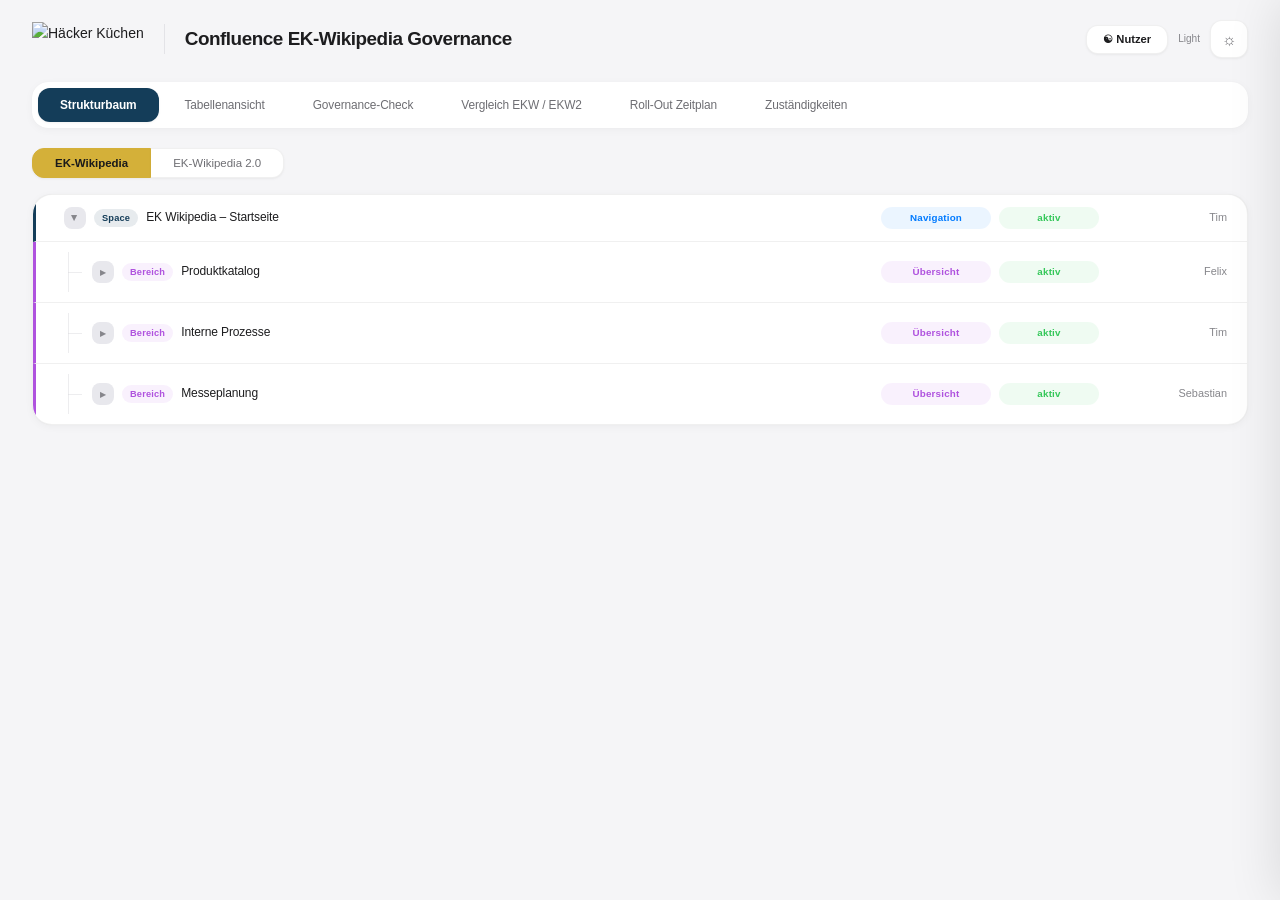
==== index.html @ bc1f7e86 "Initial commit: EKW Governance Tool" ====
<!DOCTYPE html>
<html lang="de" data-theme="light">
<head>
  <meta charset="UTF-8">
  <meta name="viewport" content="width=device-width, initial-scale=1.0">
  <title>Confluence EK-Wikipedia Governance</title>
  <link rel="stylesheet" href="css/styles.css">
</head>
<body>
  <div class="app-shell">
    <!-- Header -->
    <header class="app-header">
      <div class="header-left">
        <img src="https://www.haecker-kuechen.com/_assets/0461cac7cf841c14e085cd32e5c0799e/images/logo_black.svg" alt="Häcker Küchen" class="header-logo logo-light">
        <img src="https://www.haecker-kuechen.com/_assets/0461cac7cf841c14e085cd32e5c0799e/images/logo_white.svg" alt="Häcker Küchen" class="header-logo logo-dark">
        <div class="header-divider"></div>
        <div class="header-text">
          <h1 class="app-title">Confluence EK-Wikipedia Governance</h1>
        </div>
      </div>
      <div class="header-right">
        <button class="header-btn" id="userMgmtBtn" title="Nutzerverwaltung">&#9775; Nutzer</button>
        <span class="theme-label" id="themeLabel">Light</span>
        <button class="theme-toggle" id="themeToggle" title="Design wechseln">
          <span class="theme-icon-light">&#9788;</span>
          <span class="theme-icon-beige">&#9752;</span>
          <span class="theme-icon-dark">&#9790;</span>
        </button>
      </div>
    </header>

    <!-- Tab Navigation -->
    <nav class="tab-nav">
      <button class="tab-btn active" data-tab="tree">Strukturbaum</button>
      <button class="tab-btn" data-tab="table">Tabellenansicht</button>
      <button class="tab-btn" data-tab="governance">Governance-Check</button>
      <button class="tab-btn" data-tab="compare">Vergleich EKW / EKW2</button>
      <button class="tab-btn" data-tab="zeitplan">Roll-Out Zeitplan</button>
      <button class="tab-btn" data-tab="zustaendigkeiten">Zuständigkeiten</button>
    </nav>

    <!-- Space Switcher (Tab 1 & 2) -->
    <div class="space-switcher" id="spaceSwitcher">
      <button class="space-btn active" data-space="ekw">EK-Wikipedia</button>
      <button class="space-btn" data-space="ekw2">EK-Wikipedia 2.0</button>
    </div>

    <!-- Tab Content -->
    <main class="tab-content">
      <!-- Tab 1: Strukturbaum -->
      <section class="tab-panel active" id="panel-tree">
        <div class="tree-container" id="treeContainer"></div>
      </section>

      <!-- Tab 2: Tabellenansicht -->
      <section class="tab-panel" id="panel-table">
        <div class="table-toolbar">
          <div class="filter-group">
            <select id="filterBereich" class="filter-select">
              <option value="">Alle Bereiche</option>
            </select>
            <select id="filterType" class="filter-select">
              <option value="">Alle Seitentypen</option>
            </select>
            <select id="filterStatus" class="filter-select">
              <option value="">Alle Status</option>
            </select>
            <select id="filterMigration" class="filter-select">
              <option value="">Alle Migrationen</option>
            </select>
          </div>
          <div class="export-group">
            <button class="btn btn-secondary" id="exportCsvBtn">CSV</button>
            <button class="btn btn-secondary" id="exportPdfBtn">PDF</button>
          </div>
        </div>
        <div class="table-wrapper">
          <table class="data-table" id="dataTable">
            <thead>
              <tr>
                <th data-sort="title">Titel <span class="sort-icon"></span></th>
                <th data-sort="depth">Ebene <span class="sort-icon"></span></th>
                <th data-sort="pageType">Seitentyp <span class="sort-icon"></span></th>
                <th data-sort="status">Status <span class="sort-icon"></span></th>
                <th data-sort="owner">Owner <span class="sort-icon"></span></th>
                <th data-sort="lastUpdated">Aktualisiert <span class="sort-icon"></span></th>
                <th data-sort="versionCount">Versionen <span class="sort-icon"></span></th>
                <th data-sort="migration">Migration <span class="sort-icon"></span></th>
                <th>Betrachter</th>
                <th>Bearbeiter</th>
              </tr>
            </thead>
            <tbody id="tableBody"></tbody>
          </table>
        </div>
      </section>

      <!-- Tab 3: Governance-Check -->
      <section class="tab-panel" id="panel-governance">
        <div class="governance-header">
          <h2>Governance-Check</h2>
          <div class="governance-actions">
            <div class="governance-stats" id="govStats"></div>
            <button class="btn btn-secondary btn-small" id="exportGovCsvBtn">CSV</button>
            <button class="btn btn-secondary btn-small" id="exportGovPdfBtn">PDF</button>
          </div>
        </div>
        <div class="governance-results" id="govResults"></div>
      </section>

      <!-- Tab 4: Vergleich -->
      <section class="tab-panel" id="panel-compare">
        <div class="compare-toolbar">
          <div style="display:flex;align-items:center;gap:16px;">
            <div class="sub-tab-nav">
              <button class="sub-tab-btn active" data-compare-view="pages">Seiten</button>
              <button class="sub-tab-btn" data-compare-view="processes">Prozesse</button>
            </div>
            <div class="compare-legend" id="compareLegend">
              <span class="legend-item"><span class="legend-dot legend-both"></span> In beiden</span>
              <span class="legend-item"><span class="legend-dot legend-ekw"></span> Nur EKW</span>
              <span class="legend-item"><span class="legend-dot legend-ekw2"></span> Nur EKW2</span>
            </div>
            <label class="compare-diff-toggle" id="compareDiffToggle">
              <input type="checkbox" id="compareOnlyDiffs"> Nur Unterschiede
            </label>
          </div>
          <div class="export-group">
            <button class="btn btn-secondary" id="exportCompareBtn">CSV</button>
            <button class="btn btn-secondary" id="exportComparePdfBtn">PDF</button>
          </div>
        </div>
        <!-- Pages comparison (50/50 split) -->
        <div id="comparePageContainer" class="compare-container"></div>
        <!-- Process comparison -->
        <div id="compareProcessContainer" class="process-compare-container" style="display:none;"></div>
      </section>

      <!-- Tab 6: Zuständigkeiten -->
      <section class="tab-panel" id="panel-zustaendigkeiten">
        <div class="zustaendigkeiten-toolbar">
          <div style="display:flex;align-items:center;gap:16px;">
            <div class="sub-tab-nav">
              <button class="sub-tab-btn active" data-zust-view="person">Nach Person</button>
              <button class="sub-tab-btn" data-zust-view="page">Nach Seite</button>
              <button class="sub-tab-btn" data-zust-view="distribution">Verteilung</button>
            </div>
            <select id="zustFilterSpace" class="filter-select">
              <option value="">Alle Spaces</option>
              <option value="ekw">EK-Wikipedia</option>
              <option value="ekw2">EK-Wikipedia 2.0</option>
            </select>
            <select id="zustFilterBereich" class="filter-select">
              <option value="">Alle Bereiche</option>
            </select>
            <input type="text" id="zustFilterPerson" class="filter-input" placeholder="Person suchen...">
          </div>
          <div class="export-group">
            <button class="btn btn-secondary btn-small" id="exportZustCsvBtn">CSV</button>
            <button class="btn btn-secondary btn-small" id="exportZustPdfBtn">PDF</button>
          </div>
        </div>
        <div id="zustaendigkeitenContainer"></div>
      </section>

      <!-- Tab 5: Roll-Out Zeitplan -->
      <section class="tab-panel" id="panel-zeitplan">
        <div class="zeitplan-toolbar">
          <div class="zeitplan-filters">
            <select id="zeitplanFilterSpace" class="filter-select">
              <option value="">Alle Spaces</option>
              <option value="ekw">EK-Wikipedia</option>
              <option value="ekw2">EK-Wikipedia 2.0</option>
            </select>
            <select id="zeitplanFilterBereich" class="filter-select">
              <option value="">Alle Bereiche</option>
            </select>
            <select id="zeitplanFilterStatus" class="filter-select">
              <option value="">Alle Status</option>
            </select>
            <div class="zeitplan-quarter-btns" id="zeitplanQuarterBtns"></div>
            <div class="zeitplan-range-selector">
              <label class="zeitplan-range-label">Von</label>
              <select id="zeitplanRangeFromMonth" class="filter-select filter-select-sm"></select>
              <select id="zeitplanRangeFromYear" class="filter-select filter-select-sm"></select>
              <label class="zeitplan-range-label">Bis</label>
              <select id="zeitplanRangeToMonth" class="filter-select filter-select-sm"></select>
              <select id="zeitplanRangeToYear" class="filter-select filter-select-sm"></select>
            </div>
          </div>
          <div style="display:flex;align-items:center;gap:10px;">
            <div class="zeitplan-view-toggle">
              <button class="zeitplan-view-btn active" data-zview="timeline">Zeitleiste</button>
              <button class="zeitplan-view-btn" data-zview="list">Liste</button>
              <button class="zeitplan-view-btn" data-zview="checkliste">Checkliste</button>
            </div>
            <button class="btn btn-primary btn-small" id="addRolloutBtn">+ Rollout</button>
            <div class="export-group">
              <button class="btn btn-secondary btn-small" id="exportZeitplanCsvBtn">CSV</button>
              <button class="btn btn-secondary btn-small" id="exportZeitplanPdfBtn">PDF</button>
            </div>
          </div>
        </div>
        <div id="zeitplanContainer"></div>
      </section>
    </main>

    <!-- Side Panel -->
    <div class="side-panel-overlay" id="sidePanelOverlay"></div>
    <aside class="side-panel" id="sidePanel">
      <div class="side-panel-header">
        <h3 id="sidePanelTitle">Seitendetails</h3>
        <button class="side-panel-close" id="sidePanelClose">&times;</button>
      </div>
      <div class="side-panel-body" id="sidePanelBody"></div>
    </aside>

    <!-- Add Page Modal -->
    <div class="modal-overlay" id="addPageOverlay">
      <div class="modal">
        <div class="modal-header">
          <h3 id="addPageModalTitle">Neue Seite hinzufügen</h3>
          <button class="modal-close" id="addPageModalClose">&times;</button>
        </div>
        <div class="modal-body">
          <div class="panel-field">
            <div class="panel-field-label">Titel *</div>
            <input class="panel-input" id="newPageTitle" type="text" placeholder="Seitenname">
          </div>
          <div class="panel-field">
            <div class="panel-field-label">Seitentyp</div>
            <select class="panel-select" id="newPageType"></select>
          </div>
          <div class="panel-field">
            <div class="panel-field-label">Status</div>
            <select class="panel-select" id="newPageStatus"></select>
          </div>
          <div class="panel-field">
            <div class="panel-field-label">Owner</div>
            <select class="panel-select" id="newPageOwner"></select>
          </div>
          <div class="panel-field">
            <div class="panel-field-label">Migration</div>
            <select class="panel-select" id="newPageMigration"></select>
          </div>
        </div>
        <div class="modal-footer">
          <button class="btn btn-secondary" id="addPageCancel">Abbrechen</button>
          <button class="btn btn-primary" id="addPageSave">Erstellen</button>
        </div>
      </div>
    </div>

    <!-- Delete Confirmation Modal -->
    <div class="modal-overlay" id="deletePageOverlay">
      <div class="modal modal-small">
        <div class="modal-header">
          <h3>Seite löschen</h3>
        </div>
        <div class="modal-body">
          <p id="deletePageMessage">Möchten Sie diese Seite wirklich löschen?</p>
        </div>
        <div class="modal-footer">
          <button class="btn btn-secondary" id="deletePageCancel">Abbrechen</button>
          <button class="btn btn-danger" id="deletePageConfirm">Löschen</button>
        </div>
      </div>
    </div>

    <!-- User Management Modal -->
    <div class="modal-overlay" id="userMgmtOverlay">
      <div class="modal modal-wide">
        <div class="modal-header">
          <h3>Nutzerverwaltung</h3>
          <button class="modal-close" id="userMgmtClose">&times;</button>
        </div>
        <div class="modal-body">
          <div class="user-mgmt-list" id="userMgmtList"></div>
          <div class="user-mgmt-add">
            <input class="panel-input" id="newUserName" type="text" placeholder="Name">
            <select class="panel-select" id="newUserTeam" style="min-width:120px"></select>
            <button class="btn btn-primary btn-small" id="addUserBtn">+ Nutzer</button>
          </div>
        </div>
        <div class="modal-footer">
          <button class="btn btn-secondary" id="userMgmtDone">Fertig</button>
        </div>
      </div>
    </div>

    <!-- Add Rollout Modal -->
    <div class="modal-overlay" id="addRolloutOverlay">
      <div class="modal">
        <div class="modal-header">
          <h3 id="rolloutModalTitle">Rollout-Eintrag erstellen</h3>
          <button class="modal-close" id="rolloutModalClose">&times;</button>
        </div>
        <div class="modal-body">
          <div class="panel-field">
            <div class="panel-field-label">Seite *</div>
            <select class="panel-select" id="rolloutPage"></select>
          </div>
          <div class="panel-field">
            <div class="panel-field-label">Ziel-Space</div>
            <select class="panel-select" id="rolloutSpace">
              <option value="ekw">EK-Wikipedia</option>
              <option value="ekw2">EK-Wikipedia 2.0</option>
            </select>
          </div>
          <div class="panel-field">
            <div class="panel-field-label">Startdatum</div>
            <input class="panel-input" id="rolloutStart" type="date">
          </div>
          <div class="panel-field">
            <div class="panel-field-label">Enddatum</div>
            <input class="panel-input" id="rolloutEnd" type="date">
          </div>
          <div class="panel-field">
            <div class="panel-field-label">Status</div>
            <select class="panel-select" id="rolloutStatus"></select>
          </div>
          <div class="panel-field">
            <div class="panel-field-label">Verantwortlich</div>
            <select class="panel-select" id="rolloutResponsible"></select>
          </div>
          <div class="panel-field">
            <div class="panel-field-label">Feedback-Datum</div>
            <input class="panel-input" id="rolloutFeedbackDate" type="date">
          </div>
          <div class="panel-field">
            <div class="panel-field-label">Feedback-Notizen</div>
            <textarea class="panel-textarea" id="rolloutFeedbackNotes" placeholder="Feedback-Beschreibung"></textarea>
          </div>
        </div>
        <div class="modal-footer">
          <button class="btn btn-secondary" id="rolloutCancel">Abbrechen</button>
          <button class="btn btn-primary" id="rolloutSave">Erstellen</button>
        </div>
      </div>
    </div>
  </div>

  <script src="js/data.js"></script>
  <script src="js/governance.js"></script>
  <script src="js/render.js"></script>
  <script src="js/app.js"></script>
</body>
</html>
---- css/styles.css ----
/* ==========================================================================
   EKW Governance Tool – Apple Keynote Style Design System
   Light, Beige & Dark Theme
   ========================================================================== */

/* ---------- CSS Custom Properties – Light (Default) ---------- */
:root {
  --bg-primary: #ffffff;
  --bg-secondary: #f5f5f7;
  --bg-tertiary: #e8e8ed;
  --bg-elevated: #ffffff;
  --bg-hover: rgba(0, 0, 0, 0.03);
  --bg-active: rgba(212, 176, 57, 0.08);
  --bg-card: #ffffff;
  --bg-card-hover: #fafafa;

  --text-primary: #1d1d1f;
  --text-secondary: #6e6e73;
  --text-tertiary: #86868b;
  --text-inverse: #ffffff;

  --border-color: #d2d2d7;
  --border-light: #ebebf0;
  --border-card: rgba(0, 0, 0, 0.06);

  --accent: #d4b039;
  --accent-hover: #c5a230;
  --accent-light: rgba(212, 176, 57, 0.10);
  --accent-secondary: #143D59;

  --red: #ff3b30;
  --red-bg: rgba(255, 59, 48, 0.08);
  --yellow: #ff9500;
  --yellow-bg: rgba(255, 149, 0, 0.08);
  --green: #34c759;
  --green-bg: rgba(52, 199, 89, 0.08);
  --blue: #007aff;
  --blue-bg: rgba(0, 122, 255, 0.08);
  --purple: #af52de;
  --purple-bg: rgba(175, 82, 222, 0.08);
  --orange: #ff9500;
  --orange-bg: rgba(255, 149, 0, 0.08);

  --shadow-sm: 0 1px 3px rgba(0, 0, 0, 0.04), 0 1px 2px rgba(0, 0, 0, 0.02);
  --shadow-md: 0 4px 16px rgba(0, 0, 0, 0.06), 0 2px 6px rgba(0, 0, 0, 0.03);
  --shadow-lg: 0 12px 40px rgba(0, 0, 0, 0.08), 0 4px 12px rgba(0, 0, 0, 0.04);
  --shadow-card: 0 2px 8px rgba(0, 0, 0, 0.04), 0 0 1px rgba(0, 0, 0, 0.06);
  --shadow-card-hover: 0 8px 24px rgba(0, 0, 0, 0.08), 0 2px 8px rgba(0, 0, 0, 0.04);
  --shadow-panel: 0 0 50px rgba(0, 0, 0, 0.12);

  --radius-sm: 8px;
  --radius-md: 12px;
  --radius-lg: 16px;
  --radius-xl: 20px;
  --radius-pill: 100px;

  --font-sans: -apple-system, BlinkMacSystemFont, "SF Pro Display", "Segoe UI",
    Roboto, Helvetica, Arial, sans-serif;
  --font-mono: "SF Mono", SFMono-Regular, ui-monospace, Menlo, monospace;

  --transition: 200ms ease;
  --transition-bounce: 300ms cubic-bezier(0.34, 1.56, 0.64, 1);
  --side-panel-width: 440px;
}

/* ---------- Beige Theme ---------- */
[data-theme="beige"] {
  --bg-primary: #FAF6EE;
  --bg-secondary: #F0EADC;
  --bg-tertiary: #E5DCC8;
  --bg-elevated: #FBF8F1;
  --bg-hover: rgba(0, 0, 0, 0.04);
  --bg-active: rgba(212, 176, 57, 0.12);
  --bg-card: #FAF6EE;
  --bg-card-hover: #F5EFE3;

  --text-primary: #1A1A1A;
  --text-secondary: #4A4A4A;
  --text-tertiary: #7A7A7A;
  --text-inverse: #ffffff;

  --border-color: #C8B89A;
  --border-light: #DDD2B8;
  --border-card: rgba(0, 0, 0, 0.08);

  --accent: #d4b039;
  --accent-hover: #c5a230;
  --accent-light: rgba(212, 176, 57, 0.15);
  --accent-secondary: #143D59;

  --shadow-sm: 0 1px 3px rgba(0, 0, 0, 0.06);
  --shadow-md: 0 4px 16px rgba(0, 0, 0, 0.08);
  --shadow-lg: 0 12px 40px rgba(0, 0, 0, 0.12);
  --shadow-card: 0 2px 8px rgba(0, 0, 0, 0.06);
  --shadow-card-hover: 0 8px 24px rgba(0, 0, 0, 0.1);
  --shadow-panel: 0 0 50px rgba(0, 0, 0, 0.15);
}

[data-theme="beige"] .badge {
  border: 1px solid rgba(0, 0, 0, 0.12);
}

[data-theme="beige"] .btn-secondary {
  border: 1px solid rgba(0, 0, 0, 0.15);
  color: #1A1A1A;
}

[data-theme="beige"] .tab-btn.active {
  border-bottom-color: #1A1A1A;
  color: #1A1A1A;
}

[data-theme="beige"] .space-btn.active {
  background: #1A1A1A;
  border-color: #1A1A1A;
}

/* ---------- Dark Theme ---------- */
[data-theme="dark"] {
  --bg-primary: #1c1c1e;
  --bg-secondary: #2c2c2e;
  --bg-tertiary: #3a3a3c;
  --bg-elevated: #2c2c2e;
  --bg-hover: rgba(255, 255, 255, 0.05);
  --bg-active: rgba(212, 176, 57, 0.15);
  --bg-card: #2c2c2e;
  --bg-card-hover: #333335;

  --text-primary: #f5f5f7;
  --text-secondary: #a1a1a6;
  --text-tertiary: #8e8e93;
  --text-inverse: #1d1d1f;

  --border-color: #3a3a3c;
  --border-light: #48484a;
  --border-card: rgba(255, 255, 255, 0.06);

  --red-bg: rgba(255, 59, 48, 0.15);
  --yellow-bg: rgba(255, 149, 0, 0.15);
  --green-bg: rgba(52, 199, 89, 0.15);
  --blue-bg: rgba(0, 122, 255, 0.15);
  --purple-bg: rgba(175, 82, 222, 0.15);
  --orange-bg: rgba(255, 149, 0, 0.15);

  --shadow-sm: 0 1px 3px rgba(0, 0, 0, 0.3);
  --shadow-md: 0 4px 16px rgba(0, 0, 0, 0.35);
  --shadow-lg: 0 12px 40px rgba(0, 0, 0, 0.4);
  --shadow-card: 0 2px 8px rgba(0, 0, 0, 0.3), 0 0 1px rgba(255, 255, 255, 0.05);
  --shadow-card-hover: 0 8px 24px rgba(0, 0, 0, 0.4);
  --shadow-panel: 0 0 50px rgba(0, 0, 0, 0.6);
}

/* ---------- Reset & Base ---------- */
*, *::before, *::after {
  margin: 0;
  padding: 0;
  box-sizing: border-box;
}

html {
  font-size: 14px;
  -webkit-font-smoothing: antialiased;
  -moz-osx-font-smoothing: grayscale;
}

body {
  font-family: var(--font-sans);
  background: var(--bg-secondary);
  color: var(--text-primary);
  line-height: 1.6;
  min-width: 1280px;
  transition: background var(--transition), color var(--transition);
}

/* ---------- App Shell ---------- */
.app-shell {
  max-width: 1600px;
  margin: 0 auto;
  padding: 0 32px 48px;
}

/* ---------- Header ---------- */
.app-header {
  display: flex;
  align-items: center;
  justify-content: space-between;
  padding: 20px 0;
  border-bottom: none;
  margin-bottom: 4px;
}

.header-left {
  display: flex;
  align-items: center;
  gap: 20px;
}

.header-logo {
  height: 34px;
  width: auto;
}

.header-divider {
  width: 1px;
  height: 30px;
  background: var(--border-color);
  opacity: 0.5;
}

.header-text {
  display: flex;
  align-items: baseline;
  gap: 12px;
}

.app-title {
  font-size: 1.35rem;
  font-weight: 700;
  letter-spacing: -0.025em;
  color: var(--text-primary);
}

.app-subtitle {
  font-size: 0.82rem;
  color: var(--text-tertiary);
  font-weight: 400;
  letter-spacing: -0.01em;
}

.header-right {
  display: flex;
  align-items: center;
  gap: 10px;
}

.theme-toggle {
  position: relative;
  width: 38px;
  height: 38px;
  border-radius: var(--radius-md);
  border: 1px solid var(--border-card);
  background: var(--bg-card);
  cursor: pointer;
  display: flex;
  align-items: center;
  justify-content: center;
  font-size: 1.15rem;
  color: var(--text-secondary);
  transition: all var(--transition);
  box-shadow: var(--shadow-sm);
}

.theme-toggle:hover {
  background: var(--bg-card-hover);
  border-color: var(--accent);
  color: var(--accent);
  box-shadow: var(--shadow-md);
  transform: translateY(-1px);
}

.theme-label {
  font-size: 0.72rem;
  color: var(--text-tertiary);
  font-weight: 500;
}

/* Theme icon visibility */
.theme-icon-light,
.theme-icon-beige,
.theme-icon-dark { display: none; }

[data-theme="light"] .theme-icon-light { display: inline; }
[data-theme="beige"] .theme-icon-beige { display: inline; }
[data-theme="dark"] .theme-icon-dark { display: inline; }

/* Logo visibility */
.logo-light { display: block; }
.logo-dark { display: none; }
[data-theme="dark"] .logo-light { display: none; }
[data-theme="dark"] .logo-dark { display: block; }

/* ---------- Tab Navigation ---------- */
.tab-nav {
  display: flex;
  gap: 4px;
  padding: 12px 0 0;
  border-bottom: none;
  background: var(--bg-card);
  border-radius: var(--radius-lg);
  box-shadow: var(--shadow-card);
  padding: 6px;
  margin-bottom: 20px;
}

.tab-btn {
  padding: 10px 22px;
  font-size: 0.85rem;
  font-weight: 500;
  color: var(--text-secondary);
  background: none;
  border: none;
  border-bottom: none;
  cursor: pointer;
  transition: all var(--transition);
  border-radius: var(--radius-md);
  letter-spacing: -0.01em;
}

.tab-btn:hover {
  color: var(--text-primary);
  background: var(--bg-hover);
}

.tab-btn.active {
  color: var(--text-inverse);
  background: var(--accent-secondary);
  font-weight: 600;
  box-shadow: var(--shadow-sm);
  border-bottom-color: transparent;
}

/* ---------- Space Switcher ---------- */
.space-switcher {
  display: flex;
  gap: 0;
  padding: 0 0 16px;
}

.space-switcher.hidden { display: none; }

.space-btn {
  padding: 8px 22px;
  font-size: 0.82rem;
  font-weight: 500;
  color: var(--text-secondary);
  background: var(--bg-card);
  border: 1px solid var(--border-card);
  cursor: pointer;
  transition: all var(--transition);
  box-shadow: var(--shadow-sm);
}

.space-btn:first-child { border-radius: var(--radius-md) 0 0 var(--radius-md); }
.space-btn:last-child { border-radius: 0 var(--radius-md) var(--radius-md) 0; border-left: none; }

.space-btn.active {
  background: var(--accent);
  color: #1A1A1A;
  border-color: var(--accent);
  font-weight: 600;
}

.space-btn:hover:not(.active) {
  background: var(--bg-card-hover);
  transform: translateY(-1px);
}

/* ---------- Tab Panels ---------- */
.tab-panel { display: none; padding: 0; }
.tab-panel.active { display: block; }

/* ---------- Sub-tabs (Compare: Seiten/Prozesse) ---------- */
.sub-tab-nav {
  display: flex;
  gap: 0;
  margin-bottom: 0;
}

.sub-tab-btn {
  padding: 7px 18px;
  font-size: 0.82rem;
  font-weight: 500;
  color: var(--text-secondary);
  background: var(--bg-card);
  border: 1px solid var(--border-card);
  cursor: pointer;
  transition: all var(--transition);
  box-shadow: var(--shadow-sm);
}

.sub-tab-btn:first-child { border-radius: var(--radius-md) 0 0 var(--radius-md); }
.sub-tab-btn:last-child { border-radius: 0 var(--radius-md) var(--radius-md) 0; border-left: none; }

.sub-tab-btn.active {
  background: var(--accent-secondary);
  color: #fff;
  border-color: var(--accent-secondary);
  font-weight: 600;
}

/* ---------- Tree View ---------- */
.tree-container {
  background: var(--bg-card);
  border-radius: var(--radius-xl);
  border: 1px solid var(--border-card);
  overflow: hidden;
  box-shadow: var(--shadow-card);
}

.tree-item {
  display: flex;
  align-items: center;
  padding: 10px 20px;
  border-bottom: 1px solid var(--border-card);
  cursor: pointer;
  transition: all var(--transition);
  gap: 8px;
}

.tree-item:last-child { border-bottom: none; }
.tree-item:hover { background: var(--bg-hover); }

/* Depth-based left border accent */
.tree-item[data-depth="0"] { border-left: 3px solid var(--accent-secondary); }
.tree-item[data-depth="1"] { border-left: 3px solid var(--purple); }
.tree-item[data-depth="2"] { border-left: 3px solid var(--green); }
.tree-item[data-depth="3"],
.tree-item[data-depth="4"],
.tree-item[data-depth="5"],
.tree-item[data-depth="6"],
.tree-item[data-depth="7"] { border-left: 3px solid var(--orange); }

.tree-children {
  /* visual grouping */
}

.tree-indent {
  display: flex;
  flex-shrink: 0;
  position: relative;
}

.tree-line-seg {
  width: 28px;
  height: 40px;
  position: relative;
  display: inline-block;
}

.tree-line-seg::before {
  content: "";
  position: absolute;
  left: 12px;
  top: 0;
  bottom: 0;
  width: 1px;
  background: var(--border-color);
  opacity: 0.4;
}

.tree-line-seg:last-child::after {
  content: "";
  position: absolute;
  left: 12px;
  top: 50%;
  width: 14px;
  height: 1px;
  background: var(--border-color);
  opacity: 0.4;
}

.tree-toggle {
  width: 22px;
  height: 22px;
  display: flex;
  align-items: center;
  justify-content: center;
  font-size: 0.6rem;
  color: var(--text-tertiary);
  cursor: pointer;
  border: none;
  background: var(--bg-tertiary);
  border-radius: var(--radius-sm);
  transition: all var(--transition);
  flex-shrink: 0;
}

.tree-toggle:hover {
  background: var(--accent-light);
  color: var(--accent);
}
.tree-toggle.expanded { transform: rotate(90deg); }
.tree-toggle.no-children { visibility: hidden; }

.tree-title {
  flex: 1;
  font-size: 0.86rem;
  font-weight: 500;
  color: var(--text-primary);
  white-space: nowrap;
  overflow: hidden;
  text-overflow: ellipsis;
  min-width: 0;
  letter-spacing: -0.01em;
}

/* Action buttons (visible on hover) */
.tree-actions {
  display: flex;
  gap: 4px;
  opacity: 0;
  transition: opacity var(--transition);
  flex-shrink: 0;
}

.tree-item:hover .tree-actions { opacity: 1; }

.tree-action-btn {
  width: 26px;
  height: 26px;
  border-radius: var(--radius-sm);
  border: 1px solid var(--border-card);
  background: var(--bg-card);
  color: var(--text-secondary);
  font-size: 0.85rem;
  cursor: pointer;
  display: flex;
  align-items: center;
  justify-content: center;
  transition: all var(--transition);
  flex-shrink: 0;
  box-shadow: var(--shadow-sm);
}

.tree-add-btn:hover {
  background: var(--green-bg);
  border-color: var(--green);
  color: var(--green);
}

.tree-delete-btn:hover {
  background: var(--red-bg);
  border-color: var(--red);
  color: var(--red);
}

/* Fixed-width meta for perfect alignment */
.tree-meta {
  display: grid;
  grid-template-columns: 110px 100px 120px;
  align-items: center;
  gap: 8px;
  flex-shrink: 0;
}

.tree-owner {
  font-size: 0.78rem;
  color: var(--text-tertiary);
  text-align: right;
  white-space: nowrap;
  overflow: hidden;
  text-overflow: ellipsis;
}

/* ---------- Workflow Tile ---------- */
.workflow-tile {
  margin: 0 0 2px 0;
  background: var(--bg-elevated);
  border: 1px solid var(--border-card);
  border-left: 3px solid var(--accent);
  padding: 18px 24px;
  border-bottom: 1px solid var(--border-card);
}

.workflow-tile-collapsed { padding: 10px 24px; }
.workflow-tile-collapsed .workflow-tile-header { margin-bottom: 0; }

.workflow-tile-toggle {
  background: none;
  border: none;
  cursor: pointer;
  font-size: 0.65rem;
  color: var(--text-tertiary);
  padding: 4px 8px;
  transition: all var(--transition);
  flex-shrink: 0;
  border-radius: var(--radius-sm);
}
.workflow-tile-toggle.expanded { transform: rotate(90deg); }
.workflow-tile-toggle:hover {
  color: var(--accent);
  background: var(--accent-light);
}

.workflow-tile-header {
  display: flex;
  align-items: center;
  justify-content: space-between;
  margin-bottom: 16px;
}

.workflow-tile-title {
  font-size: 0.9rem;
  font-weight: 600;
  color: var(--accent-secondary);
  display: flex;
  align-items: center;
  gap: 10px;
  letter-spacing: -0.01em;
}

.workflow-tile-count {
  font-size: 0.72rem;
  font-weight: 600;
  color: var(--text-tertiary);
  background: var(--bg-tertiary);
  padding: 2px 10px;
  border-radius: var(--radius-pill);
}

.workflow-process {
  background: var(--bg-card);
  border: 1px solid var(--border-card);
  border-radius: var(--radius-md);
  padding: 16px;
  margin-bottom: 12px;
  box-shadow: var(--shadow-sm);
  transition: box-shadow var(--transition);
}

.workflow-process:last-child { margin-bottom: 0; }
.workflow-process:hover { box-shadow: var(--shadow-md); }

.workflow-process-header {
  display: flex;
  align-items: center;
  gap: 8px;
  margin-bottom: 12px;
}

.workflow-process-name {
  flex: 1;
  padding: 4px 8px;
  font-size: 0.88rem;
  font-weight: 600;
  border: 1px solid transparent;
  border-radius: var(--radius-sm);
  background: transparent;
  color: var(--text-primary);
  font-family: var(--font-sans);
  transition: all var(--transition);
}

.workflow-process-name:hover {
  border-color: var(--border-color);
  background: var(--bg-secondary);
}

.workflow-process-name:focus {
  outline: none;
  border-color: var(--accent);
  background: var(--bg-primary);
}

.workflow-steps-container {
  display: flex;
  align-items: flex-start;
  gap: 0;
  overflow-x: auto;
  padding: 8px 0;
}

.workflow-step-box {
  min-width: 140px;
  max-width: 180px;
  background: var(--bg-secondary);
  border: 1px solid var(--border-card);
  border-radius: var(--radius-md);
  padding: 12px 14px;
  flex-shrink: 0;
  position: relative;
  transition: all var(--transition);
}

.workflow-step-box:hover {
  box-shadow: var(--shadow-sm);
  border-color: var(--border-color);
}

.workflow-step-number {
  font-size: 0.62rem;
  font-weight: 700;
  color: var(--accent);
  text-transform: uppercase;
  letter-spacing: 0.08em;
  margin-bottom: 4px;
}

.workflow-step-title {
  width: 100%;
  padding: 2px 4px;
  font-size: 0.8rem;
  font-weight: 600;
  border: 1px solid transparent;
  border-radius: 4px;
  background: transparent;
  color: var(--text-primary);
  font-family: var(--font-sans);
  transition: all var(--transition);
}

.workflow-step-title:hover { border-color: var(--border-color); background: var(--bg-primary); }
.workflow-step-title:focus { outline: none; border-color: var(--accent); background: var(--bg-primary); }

.workflow-step-desc {
  width: 100%;
  padding: 2px 4px;
  font-size: 0.72rem;
  border: 1px solid transparent;
  border-radius: 4px;
  background: transparent;
  color: var(--text-tertiary);
  font-family: var(--font-sans);
  resize: none;
  min-height: 32px;
  transition: all var(--transition);
}

.workflow-step-desc:hover { border-color: var(--border-color); background: var(--bg-primary); }
.workflow-step-desc:focus { outline: none; border-color: var(--accent); background: var(--bg-primary); }

.workflow-step-delete {
  position: absolute;
  top: 4px;
  right: 4px;
  width: 20px;
  height: 20px;
  border-radius: 50%;
  border: none;
  background: none;
  color: var(--text-tertiary);
  font-size: 0.8rem;
  cursor: pointer;
  display: flex;
  align-items: center;
  justify-content: center;
  opacity: 0;
  transition: all var(--transition);
}

.workflow-step-box:hover .workflow-step-delete { opacity: 1; }
.workflow-step-delete:hover { background: var(--red-bg); color: var(--red); }

.workflow-arrow {
  display: flex;
  align-items: center;
  padding: 0 8px;
  color: var(--accent);
  font-size: 1.2rem;
  flex-shrink: 0;
  margin-top: 14px;
  opacity: 0.6;
}

.workflow-mehrwert {
  min-width: 140px;
  max-width: 180px;
  background: var(--accent-light);
  border: 2px solid var(--accent);
  border-radius: var(--radius-md);
  padding: 12px 14px;
  flex-shrink: 0;
}

.workflow-mehrwert-label {
  font-size: 0.62rem;
  font-weight: 700;
  color: var(--accent);
  text-transform: uppercase;
  letter-spacing: 0.08em;
  margin-bottom: 4px;
}

.workflow-mehrwert-input {
  width: 100%;
  padding: 2px 4px;
  font-size: 0.78rem;
  border: 1px solid transparent;
  border-radius: 4px;
  background: transparent;
  color: var(--text-primary);
  font-family: var(--font-sans);
  resize: none;
  min-height: 32px;
  transition: all var(--transition);
}

.workflow-mehrwert-input:hover { border-color: var(--accent); background: var(--bg-primary); }
.workflow-mehrwert-input:focus { outline: none; border-color: var(--accent); background: var(--bg-primary); }

.workflow-add-step {
  min-width: 38px;
  height: 38px;
  border-radius: 50%;
  border: 2px dashed var(--border-color);
  background: none;
  color: var(--text-tertiary);
  font-size: 1.1rem;
  cursor: pointer;
  display: flex;
  align-items: center;
  justify-content: center;
  flex-shrink: 0;
  margin-top: 14px;
  transition: all var(--transition);
}

.workflow-add-step:hover {
  border-color: var(--accent);
  color: var(--accent);
  background: var(--accent-light);
  transform: scale(1.05);
}

/* ---------- Badges ---------- */
.badge {
  display: inline-flex;
  align-items: center;
  justify-content: center;
  padding: 3px 12px;
  border-radius: var(--radius-pill);
  font-size: 0.7rem;
  font-weight: 600;
  letter-spacing: 0.02em;
  white-space: nowrap;
}

.badge-sm {
  padding: 2px 8px;
  font-size: 0.66rem;
}

/* Type badges */
.badge-navigation { background: var(--blue-bg); color: var(--blue); }
.badge-uebersicht { background: var(--purple-bg); color: var(--purple); }
.badge-arbeit { background: var(--green-bg); color: var(--green); }
.badge-erklaerung { background: var(--orange-bg); color: var(--orange); }
.badge-none { background: var(--bg-tertiary); color: var(--text-tertiary); }

/* Status badges */
.badge-aktiv { background: var(--green-bg); color: var(--green); }
.badge-vorbereitet { background: var(--blue-bg); color: var(--blue); }
.badge-informativ { background: var(--blue-bg); color: var(--blue); }
.badge-veraltet { background: var(--red-bg); color: var(--red); }
.badge-redundant { background: var(--yellow-bg); color: var(--yellow); }
.badge-archivwuerdig { background: var(--orange-bg); color: var(--orange); }

/* Hierarchy badges */
.badge-hierarchy-space { background: rgba(20, 61, 89, 0.1); color: var(--accent-secondary); }
.badge-hierarchy-bereich { background: var(--purple-bg); color: var(--purple); }
.badge-hierarchy-seite { background: var(--green-bg); color: var(--green); }
.badge-hierarchy-unterseite { background: var(--orange-bg); color: var(--orange); }

/* Process status badges */
.badge-entwurf { background: var(--yellow-bg); color: var(--yellow); }
.badge-pruefung { background: var(--blue-bg); color: var(--blue); }
.badge-freigegeben { background: var(--green-bg); color: var(--green); }

/* Rollout status badges */
.badge-geplant { background: var(--blue-bg); color: var(--blue); }
.badge-in-arbeit { background: var(--yellow-bg); color: var(--yellow); }
.badge-abgeschlossen { background: var(--green-bg); color: var(--green); }
.badge-verschoben { background: var(--red-bg); color: var(--red); }

/* ---------- Data Table ---------- */
.table-toolbar {
  display: flex;
  align-items: center;
  justify-content: space-between;
  padding: 0 0 16px;
  gap: 12px;
}

.filter-group {
  display: flex;
  gap: 8px;
  flex-wrap: wrap;
}

.export-group {
  display: flex;
  gap: 6px;
  flex-shrink: 0;
}

.filter-select {
  padding: 8px 14px;
  font-size: 0.82rem;
  border: 1px solid var(--border-card);
  border-radius: var(--radius-md);
  background: var(--bg-card);
  color: var(--text-primary);
  cursor: pointer;
  transition: all var(--transition);
  font-family: var(--font-sans);
  box-shadow: var(--shadow-sm);
  -webkit-appearance: none;
  appearance: none;
  background-image: url("data:image/svg+xml,%3Csvg xmlns='http://www.w3.org/2000/svg' width='12' height='12' viewBox='0 0 12 12'%3E%3Cpath fill='%2386868b' d='M3 5l3 3 3-3'/%3E%3C/svg%3E");
  background-repeat: no-repeat;
  background-position: right 10px center;
  padding-right: 28px;
}

.filter-select:hover {
  border-color: var(--accent);
  box-shadow: var(--shadow-md);
}

.filter-select:focus {
  outline: none;
  border-color: var(--accent);
  box-shadow: 0 0 0 3px var(--accent-light);
}

.table-wrapper {
  background: var(--bg-card);
  border-radius: var(--radius-xl);
  border: 1px solid var(--border-card);
  overflow-x: auto;
  box-shadow: var(--shadow-card);
}

.data-table {
  width: 100%;
  border-collapse: collapse;
  font-size: 0.82rem;
}

.data-table th {
  padding: 12px 14px;
  text-align: left;
  font-weight: 600;
  font-size: 0.72rem;
  text-transform: uppercase;
  letter-spacing: 0.05em;
  color: var(--text-tertiary);
  background: var(--bg-secondary);
  border-bottom: 1px solid var(--border-card);
  cursor: pointer;
  user-select: none;
  white-space: nowrap;
  transition: color var(--transition);
}

.data-table th:hover { color: var(--accent); }
.data-table th.sorted-asc .sort-icon::after { content: " \25B2"; }
.data-table th.sorted-desc .sort-icon::after { content: " \25BC"; }

.data-table td {
  padding: 8px 14px;
  border-bottom: 1px solid var(--border-card);
  vertical-align: middle;
  white-space: nowrap;
  font-size: 0.82rem;
}

.data-table tr:last-child td { border-bottom: none; }
.data-table tr:hover td { background: var(--bg-hover); }

.data-table .cell-edit {
  padding: 4px 8px;
  font-size: 0.82rem;
  border: 1px solid transparent;
  border-radius: var(--radius-sm);
  background: transparent;
  color: var(--text-primary);
  font-family: var(--font-sans);
  cursor: pointer;
  transition: all var(--transition);
  min-width: 70px;
}

.data-table .cell-edit:hover {
  border-color: var(--border-color);
  background: var(--bg-secondary);
}

.data-table .cell-edit:focus {
  outline: none;
  border-color: var(--accent);
  background: var(--bg-primary);
  box-shadow: 0 0 0 3px var(--accent-light);
}

.cell-clickable {
  color: var(--accent-secondary);
  cursor: pointer;
  font-weight: 600;
}

.cell-clickable:hover { text-decoration: underline; color: var(--accent); }

/* ---------- Score Bar ---------- */
.score-bar-container {
  display: flex;
  align-items: center;
  gap: 8px;
}

.score-bar {
  width: 54px;
  height: 6px;
  background: var(--bg-tertiary);
  border-radius: var(--radius-pill);
  overflow: hidden;
}

.score-bar-fill {
  height: 100%;
  border-radius: var(--radius-pill);
  transition: width 0.4s ease;
}

.score-bar-fill.score-red { background: var(--red); }
.score-bar-fill.score-yellow { background: var(--yellow); }
.score-bar-fill.score-green { background: var(--green); }

.score-value {
  font-size: 0.76rem;
  font-weight: 700;
  min-width: 22px;
}

.score-value.score-red { color: var(--red); }
.score-value.score-yellow { color: var(--yellow); }
.score-value.score-green { color: var(--green); }

/* ---------- Buttons ---------- */
.btn {
  padding: 9px 20px;
  font-size: 0.82rem;
  font-weight: 600;
  border-radius: var(--radius-md);
  border: none;
  cursor: pointer;
  font-family: var(--font-sans);
  transition: all var(--transition);
  letter-spacing: -0.01em;
}

.btn:active { transform: scale(0.97); }

.btn-primary {
  background: var(--accent);
  color: #1A1A1A;
  font-weight: 700;
  box-shadow: 0 2px 8px rgba(212, 176, 57, 0.3);
}
.btn-primary:hover {
  background: var(--accent-hover);
  box-shadow: 0 4px 16px rgba(212, 176, 57, 0.35);
  transform: translateY(-1px);
}

.btn-secondary {
  background: var(--bg-card);
  color: var(--text-primary);
  border: 1px solid var(--border-card);
  box-shadow: var(--shadow-sm);
}

.btn-secondary:hover {
  background: var(--bg-card-hover);
  border-color: var(--accent);
  color: var(--accent);
  box-shadow: var(--shadow-md);
  transform: translateY(-1px);
}

.btn-danger {
  background: var(--red);
  color: white;
  box-shadow: 0 2px 8px rgba(255, 59, 48, 0.3);
}
.btn-danger:hover {
  background: #e5342a;
  box-shadow: 0 4px 16px rgba(255, 59, 48, 0.35);
}

.btn-small {
  padding: 6px 14px;
  font-size: 0.75rem;
}

/* ---------- Governance Check ---------- */
.governance-header {
  display: flex;
  align-items: center;
  justify-content: space-between;
  margin-bottom: 20px;
}

.governance-header h2 {
  font-size: 1.15rem;
  font-weight: 700;
  letter-spacing: -0.02em;
}

.governance-actions {
  display: flex;
  align-items: center;
  gap: 12px;
}

.governance-stats {
  display: flex;
  gap: 18px;
}

.gov-stat {
  display: flex;
  align-items: center;
  gap: 8px;
  font-size: 0.85rem;
  font-weight: 600;
}

.gov-stat-dot {
  width: 10px;
  height: 10px;
  border-radius: 50%;
}

.gov-stat-dot.critical { background: var(--red); }
.gov-stat-dot.warning { background: var(--yellow); }

.governance-section { margin-bottom: 24px; }

.governance-section-title {
  font-size: 0.85rem;
  font-weight: 700;
  padding: 12px 20px;
  background: var(--bg-secondary);
  border-radius: var(--radius-lg) var(--radius-lg) 0 0;
  border: 1px solid var(--border-card);
  border-bottom: none;
  display: flex;
  align-items: center;
  gap: 10px;
  letter-spacing: -0.01em;
}

.gov-issue-list {
  background: var(--bg-card);
  border: 1px solid var(--border-card);
  border-radius: 0 0 var(--radius-lg) var(--radius-lg);
  overflow: hidden;
  box-shadow: var(--shadow-card);
}

.gov-issue {
  display: flex;
  align-items: center;
  padding: 12px 20px;
  border-bottom: 1px solid var(--border-card);
  cursor: pointer;
  transition: all var(--transition);
  gap: 14px;
}

.gov-issue:last-child { border-bottom: none; }
.gov-issue:hover { background: var(--bg-hover); }

.gov-issue-icon { font-size: 1rem; flex-shrink: 0; }

.gov-issue-text { flex: 1; font-size: 0.85rem; }
.gov-issue-title { font-weight: 600; color: var(--text-primary); }
.gov-issue-desc { color: var(--text-tertiary); font-size: 0.78rem; }

.governance-empty {
  text-align: center;
  padding: 50px 24px;
  color: var(--text-tertiary);
  font-size: 0.9rem;
  background: var(--bg-card);
  border-radius: var(--radius-xl);
  border: 1px solid var(--border-card);
  box-shadow: var(--shadow-card);
}

/* ---------- Compare View – 50/50 Split ---------- */
.compare-toolbar {
  display: flex;
  align-items: center;
  justify-content: space-between;
  padding: 0 0 16px;
}

.compare-legend {
  display: flex;
  gap: 18px;
}

.legend-item {
  display: flex;
  align-items: center;
  gap: 6px;
  font-size: 0.82rem;
  color: var(--text-secondary);
  font-weight: 500;
}

.legend-dot {
  width: 10px;
  height: 10px;
  border-radius: 50%;
}

.legend-both { background: var(--text-tertiary); }
.legend-ekw { background: var(--blue); }
.legend-ekw2 { background: var(--green); }

.compare-container {
  background: var(--bg-card);
  border-radius: var(--radius-xl);
  border: 1px solid var(--border-card);
  overflow: hidden;
  box-shadow: var(--shadow-card);
}

.compare-split {
  display: grid;
  grid-template-columns: 1fr 1fr;
  min-height: 400px;
}

.compare-side {
  border-right: 2px solid var(--border-color);
}

.compare-side:last-child {
  border-right: none;
}

.compare-side-header {
  padding: 14px 20px;
  background: var(--bg-secondary);
  border-bottom: 1px solid var(--border-card);
  display: flex;
  align-items: center;
  justify-content: space-between;
  gap: 12px;
}

.compare-side-title {
  font-size: 0.85rem;
  font-weight: 700;
  color: var(--text-primary);
  white-space: nowrap;
  letter-spacing: -0.01em;
}

.compare-side-filter {
  padding: 6px 12px;
  font-size: 0.78rem;
  border: 1px solid var(--border-card);
  border-radius: var(--radius-md);
  background: var(--bg-card);
  color: var(--text-primary);
  font-family: var(--font-sans);
  flex: 1;
  max-width: 220px;
  box-shadow: var(--shadow-sm);
}

.compare-side-body {
  padding: 0;
}

.compare-tree-item {
  display: flex;
  align-items: center;
  padding: 8px 20px;
  border-bottom: 1px solid var(--border-card);
  gap: 8px;
  font-size: 0.82rem;
  transition: all var(--transition);
}

.compare-tree-item:hover { background: var(--bg-hover); }

.compare-tree-item .badge { flex-shrink: 0; }

.compare-tree-title {
  flex: 1;
  white-space: nowrap;
  overflow: hidden;
  text-overflow: ellipsis;
  font-weight: 500;
  color: var(--text-primary);
}

.compare-match-icon {
  flex-shrink: 0;
  font-size: 0.82rem;
}

.compare-match-yes { color: var(--green); }
.compare-match-no { color: var(--red); }

/* Compare tree toggle button */
.compare-tree-toggle {
  width: 20px;
  height: 20px;
  display: flex;
  align-items: center;
  justify-content: center;
  font-size: 0.55rem;
  color: var(--text-tertiary);
  cursor: pointer;
  border: none;
  background: var(--bg-tertiary);
  border-radius: var(--radius-sm);
  transition: all var(--transition);
  flex-shrink: 0;
}

.compare-tree-toggle:hover {
  background: var(--accent-light);
  color: var(--accent);
}
.compare-tree-toggle.expanded { transform: rotate(90deg); }
.compare-tree-toggle.no-children { visibility: hidden; }

/* Compare tree action buttons */
.compare-tree-actions {
  display: flex;
  gap: 2px;
  flex-shrink: 0;
  opacity: 0;
  transition: opacity var(--transition);
}
.compare-tree-item:hover .compare-tree-actions { opacity: 1; }

/* Compare workflow tile (compact version for compare view) */
.compare-workflow-tile {
  background: var(--bg-elevated);
  border-bottom: 1px solid var(--border-card);
  border-left: 3px solid var(--accent);
  padding: 10px 20px;
}
.compare-workflow-tile.workflow-tile-collapsed { padding: 8px 20px; }
.compare-workflow-tile.workflow-tile-collapsed .compare-workflow-header { margin-bottom: 0; }

.compare-workflow-header {
  display: flex;
  align-items: center;
  gap: 8px;
  margin-bottom: 8px;
}

.compare-workflow-title {
  font-size: 0.78rem;
  font-weight: 600;
  color: var(--accent-secondary);
  flex: 1;
  display: flex;
  align-items: center;
  gap: 6px;
}

.compare-workflow-process {
  background: var(--bg-card);
  border: 1px solid var(--border-card);
  border-radius: var(--radius-sm);
  padding: 8px 12px;
  margin-bottom: 8px;
  box-shadow: var(--shadow-sm);
}
.compare-workflow-process:last-child { margin-bottom: 0; }

.compare-workflow-process-header {
  display: flex;
  align-items: center;
  gap: 4px;
  margin-bottom: 4px;
}

.compare-workflow-steps {
  display: flex;
  align-items: center;
  gap: 4px;
  flex-wrap: wrap;
}

.compare-workflow-step {
  background: var(--bg-secondary);
  border: 1px solid var(--border-card);
  border-radius: var(--radius-sm);
  padding: 3px 8px;
  position: relative;
  min-width: 60px;
}
.compare-workflow-step:hover .workflow-step-delete { opacity: 1; }

.compare-workflow-arrow {
  color: var(--accent);
  font-size: 0.8rem;
  flex-shrink: 0;
  opacity: 0.6;
}

.compare-workflow-mehrwert {
  background: var(--accent-light);
  border: 1px solid var(--accent);
  border-radius: var(--radius-sm);
  padding: 3px 8px;
  min-width: 70px;
}

.compare-side-empty {
  padding: 40px 20px;
  text-align: center;
  color: var(--text-tertiary);
  font-size: 0.85rem;
}

/* Compare: only-diffs checkbox */
.compare-diff-toggle {
  display: flex;
  align-items: center;
  gap: 6px;
  font-size: 0.82rem;
  color: var(--text-secondary);
  font-weight: 500;
}

.compare-diff-toggle input { accent-color: var(--accent); }

/* ---------- Process Comparison ---------- */
.process-compare-container {
  background: var(--bg-card);
  border-radius: var(--radius-xl);
  border: 1px solid var(--border-card);
  overflow: hidden;
  box-shadow: var(--shadow-card);
}

.process-compare-split {
  display: grid;
  grid-template-columns: 1fr 1fr;
  min-height: 300px;
}

.process-compare-side {
  border-right: 3px solid var(--accent);
  padding: 0;
}

.process-compare-side:last-child { border-right: none; }

.process-compare-header {
  padding: 14px 20px;
  background: var(--bg-secondary);
  border-bottom: 1px solid var(--border-card);
  font-size: 0.85rem;
  font-weight: 700;
  color: var(--text-primary);
  letter-spacing: -0.01em;
}

.process-compare-item {
  padding: 16px 24px;
  margin: 12px 16px;
  border: 1px solid var(--border-card);
  border-radius: var(--radius-md);
  transition: all var(--transition);
  box-shadow: var(--shadow-sm);
}

.process-compare-item:hover {
  background: var(--bg-hover);
  box-shadow: var(--shadow-md);
}

.process-compare-name {
  font-weight: 700;
  font-size: 0.88rem;
  color: var(--text-primary);
  margin-bottom: 6px;
  display: flex;
  align-items: center;
  gap: 8px;
  letter-spacing: -0.01em;
}

.process-compare-meta {
  font-size: 0.78rem;
  color: var(--text-tertiary);
  display: flex;
  gap: 14px;
}

.process-compare-empty {
  padding: 40px 20px;
  text-align: center;
  color: var(--text-tertiary);
  font-size: 0.85rem;
}

.process-compare-bereich-header {
  padding: 14px 24px;
  background: var(--bg-tertiary);
  font-size: 0.85rem;
  font-weight: 800;
  color: var(--text-primary);
  text-transform: uppercase;
  letter-spacing: 0.04em;
  border-bottom: 2px solid var(--border-color);
}

/* ---------- Zeitplan / Timeline ---------- */
.zeitplan-toolbar {
  display: flex;
  align-items: center;
  justify-content: space-between;
  padding: 0 0 16px;
  gap: 12px;
  flex-wrap: wrap;
}

.zeitplan-filters {
  display: flex;
  gap: 8px;
  flex-wrap: wrap;
  align-items: center;
}

.zeitplan-view-toggle {
  display: flex;
  gap: 0;
}

.zeitplan-view-btn {
  padding: 7px 16px;
  font-size: 0.82rem;
  font-weight: 500;
  color: var(--text-secondary);
  background: var(--bg-card);
  border: 1px solid var(--border-card);
  cursor: pointer;
  transition: all var(--transition);
  box-shadow: var(--shadow-sm);
}

.zeitplan-view-btn:first-child { border-radius: var(--radius-md) 0 0 var(--radius-md); }
.zeitplan-view-btn:last-child { border-radius: 0 var(--radius-md) var(--radius-md) 0; border-left: none; }

.zeitplan-view-btn.active {
  background: var(--accent-secondary);
  color: #fff;
  border-color: var(--accent-secondary);
  font-weight: 600;
}

/* Zeitplan quarter buttons */
.zeitplan-quarter-btns {
  display: flex;
  gap: 4px;
  flex-wrap: wrap;
}

.zeitplan-quarter-btn {
  padding: 5px 10px;
  font-size: 0.72rem;
  font-weight: 600;
  color: var(--text-secondary);
  background: var(--bg-card);
  border: 1px solid var(--border-card);
  border-radius: var(--radius-sm);
  cursor: pointer;
  transition: all var(--transition);
  box-shadow: var(--shadow-sm);
  white-space: nowrap;
}

.zeitplan-quarter-btn:hover {
  border-color: var(--accent);
  color: var(--accent);
}

.zeitplan-quarter-btn.active {
  background: var(--accent-secondary);
  color: #fff;
  border-color: var(--accent-secondary);
}

/* Zeitplan range selector */
.zeitplan-range-selector {
  display: flex;
  align-items: center;
  gap: 6px;
  background: var(--bg-card);
  padding: 4px 12px;
  border-radius: var(--radius-md);
  border: 1px solid var(--border-card);
  box-shadow: var(--shadow-sm);
}

.zeitplan-range-label {
  font-size: 0.75rem;
  font-weight: 600;
  color: var(--text-tertiary);
  text-transform: uppercase;
  letter-spacing: 0.03em;
}

.filter-select-sm {
  padding: 5px 8px !important;
  font-size: 0.78rem !important;
  min-width: 0;
  padding-right: 22px !important;
}

/* Timeline view */
.timeline-container {
  background: var(--bg-card);
  border-radius: var(--radius-xl);
  border: 1px solid var(--border-card);
  overflow-x: auto;
  padding: 20px;
  box-shadow: var(--shadow-card);
}

.timeline-header {
  display: flex;
  border-bottom: 2px solid var(--border-color);
  margin-bottom: 12px;
  min-width: 800px;
}

.timeline-label-col {
  width: 200px;
  flex-shrink: 0;
  padding: 10px 14px;
  font-size: 0.72rem;
  font-weight: 700;
  text-transform: uppercase;
  letter-spacing: 0.06em;
  color: var(--text-tertiary);
}

.timeline-months {
  flex: 1;
  display: flex;
}

.timeline-month {
  text-align: center;
  padding: 6px 0;
  font-size: 0.72rem;
  font-weight: 600;
  color: var(--text-tertiary);
  border-left: 1px solid var(--border-card);
}

.timeline-month-name {
  font-size: 0.72rem;
  font-weight: 600;
  color: var(--text-secondary);
  letter-spacing: -0.01em;
}

.timeline-quarter-label {
  font-size: 0.68rem;
  color: var(--accent);
  font-weight: 700;
}

.timeline-body {
  min-width: 800px;
}

.timeline-swimlane {
  margin-bottom: 4px;
}

.timeline-swimlane-header {
  padding: 8px 14px;
  background: var(--bg-secondary);
  font-size: 0.78rem;
  font-weight: 700;
  color: var(--text-secondary);
  border-radius: var(--radius-sm);
  margin-bottom: 2px;
  letter-spacing: -0.01em;
}

.timeline-row {
  display: flex;
  align-items: center;
  height: 40px;
}

.timeline-row-label {
  width: 200px;
  flex-shrink: 0;
  padding: 0 14px;
  font-size: 0.8rem;
  font-weight: 500;
  color: var(--text-primary);
  white-space: nowrap;
  overflow: hidden;
  text-overflow: ellipsis;
}

.timeline-row-track {
  flex: 1;
  position: relative;
  height: 28px;
}

.timeline-bar {
  position: absolute;
  height: 22px;
  top: 3px;
  border-radius: var(--radius-sm);
  font-size: 0.68rem;
  font-weight: 600;
  color: #fff;
  display: flex;
  align-items: center;
  padding: 0 10px;
  white-space: nowrap;
  overflow: hidden;
  cursor: pointer;
  transition: all var(--transition);
  box-shadow: 0 2px 6px rgba(0, 0, 0, 0.15);
}

.timeline-bar:hover {
  opacity: 0.9;
  transform: scaleY(1.15);
  box-shadow: 0 4px 12px rgba(0, 0, 0, 0.2);
}

/* Status-based bar colors */
.timeline-bar.bar-ekw { background: var(--blue); }
.timeline-bar.bar-ekw2 { background: var(--orange); }
.timeline-bar.bar-status-geplant { background: linear-gradient(135deg, #007aff, #5ac8fa); }
.timeline-bar.bar-status-in-Arbeit { background: linear-gradient(135deg, #ff9500, #ffcc00); }
.timeline-bar.bar-status-abgeschlossen { background: linear-gradient(135deg, #34c759, #30d158); }
.timeline-bar.bar-status-verschoben { background: linear-gradient(135deg, #ff3b30, #ff6961); }

.timeline-bar-label {
  overflow: hidden;
  text-overflow: ellipsis;
  white-space: nowrap;
  font-size: 0.68rem;
  padding: 0 4px;
  text-shadow: 0 1px 2px rgba(0, 0, 0, 0.2);
}

.timeline-feedback {
  position: absolute;
  top: 4px;
  width: 14px;
  height: 14px;
  display: flex;
  align-items: center;
  justify-content: center;
  font-size: 14px;
  color: var(--accent);
  cursor: pointer;
  z-index: 2;
  filter: drop-shadow(0 1px 3px rgba(0, 0, 0, 0.2));
  transition: transform var(--transition);
}

.timeline-feedback:hover {
  transform: scale(1.3);
}

/* Timeline grid lines */
.timeline-grid-line {
  position: absolute;
  top: 0;
  bottom: 0;
  width: 1px;
  background: var(--border-card);
}

/* Timeline today marker */
.timeline-today-line {
  position: absolute;
  top: 0;
  bottom: 0;
  width: 2px;
  background: var(--red);
  z-index: 3;
  opacity: 0.7;
}

.timeline-today-line::before {
  content: "";
  position: absolute;
  top: -4px;
  left: -3px;
  width: 8px;
  height: 8px;
  background: var(--red);
  border-radius: 50%;
}

/* Timeline holiday lines */
.timeline-holiday-line {
  position: absolute;
  top: 0;
  bottom: 0;
  width: 1px;
  border-left: 2px dashed rgba(255, 59, 48, 0.25);
  z-index: 1;
  pointer-events: auto;
  cursor: help;
}
.timeline-holiday-line:hover {
  border-left-color: rgba(255, 59, 48, 0.6);
}

/* Rollout list view */
.rollout-list-container {
  background: var(--bg-card);
  border-radius: var(--radius-xl);
  border: 1px solid var(--border-card);
  overflow-x: auto;
  box-shadow: var(--shadow-card);
}

.rollout-table {
  width: 100%;
  border-collapse: collapse;
  font-size: 0.82rem;
}

.rollout-table th {
  padding: 12px 14px;
  text-align: left;
  font-weight: 600;
  font-size: 0.72rem;
  text-transform: uppercase;
  letter-spacing: 0.05em;
  color: var(--text-tertiary);
  background: var(--bg-secondary);
  border-bottom: 1px solid var(--border-card);
  cursor: pointer;
  user-select: none;
  white-space: nowrap;
}

.rollout-table th:hover { color: var(--accent); }

.rollout-table td {
  padding: 8px 14px;
  border-bottom: 1px solid var(--border-card);
  vertical-align: middle;
  white-space: nowrap;
  font-size: 0.82rem;
}

.rollout-table tr:last-child td { border-bottom: none; }
.rollout-table tr:hover td { background: var(--bg-hover); }

/* ---------- Side Panel ---------- */
.side-panel-overlay {
  position: fixed;
  inset: 0;
  background: rgba(0, 0, 0, 0.2);
  backdrop-filter: blur(4px);
  -webkit-backdrop-filter: blur(4px);
  opacity: 0;
  visibility: hidden;
  transition: opacity 0.3s ease, visibility 0.3s ease;
  z-index: 100;
}

.side-panel-overlay.open {
  opacity: 1;
  visibility: visible;
}

[data-theme="dark"] .side-panel-overlay { background: rgba(0, 0, 0, 0.4); }

.side-panel {
  position: fixed;
  top: 0;
  right: 0;
  width: var(--side-panel-width);
  height: 100vh;
  background: var(--bg-primary);
  box-shadow: var(--shadow-panel);
  transform: translateX(100%);
  transition: transform 0.35s cubic-bezier(0.16, 1, 0.3, 1);
  z-index: 101;
  display: flex;
  flex-direction: column;
  overflow: hidden;
}

.side-panel.open { transform: translateX(0); }

.side-panel-header {
  display: flex;
  align-items: center;
  justify-content: space-between;
  padding: 24px 28px;
  border-bottom: 1px solid var(--border-card);
  flex-shrink: 0;
}

.side-panel-header h3 {
  font-size: 1.05rem;
  font-weight: 700;
  white-space: nowrap;
  overflow: hidden;
  text-overflow: ellipsis;
  letter-spacing: -0.02em;
}

.side-panel-close {
  width: 32px;
  height: 32px;
  border-radius: var(--radius-md);
  border: none;
  background: var(--bg-tertiary);
  font-size: 1.2rem;
  color: var(--text-secondary);
  cursor: pointer;
  display: flex;
  align-items: center;
  justify-content: center;
  transition: all var(--transition);
  flex-shrink: 0;
}

.side-panel-close:hover {
  background: var(--red-bg);
  color: var(--red);
}

.side-panel-body {
  padding: 24px 28px;
  overflow-y: auto;
  flex: 1;
}

.panel-field { margin-bottom: 18px; }

.panel-field-label {
  font-size: 0.72rem;
  font-weight: 700;
  text-transform: uppercase;
  letter-spacing: 0.06em;
  color: var(--text-tertiary);
  margin-bottom: 6px;
}

.panel-field-value {
  font-size: 0.88rem;
  color: var(--text-primary);
}

.panel-field-hint {
  font-size: 0.68rem;
  color: var(--text-tertiary);
  margin-top: 3px;
}

.panel-input,
.panel-select,
.panel-textarea {
  width: 100%;
  padding: 8px 12px;
  font-size: 0.86rem;
  border: 1px solid var(--border-card);
  border-radius: var(--radius-md);
  background: var(--bg-secondary);
  color: var(--text-primary);
  font-family: var(--font-sans);
  transition: all var(--transition);
}

.panel-input:focus,
.panel-select:focus,
.panel-textarea:focus {
  outline: none;
  border-color: var(--accent);
  background: var(--bg-primary);
  box-shadow: 0 0 0 3px var(--accent-light);
}

.panel-textarea {
  min-height: 70px;
  resize: vertical;
}

.panel-scores {
  display: grid;
  grid-template-columns: 1fr 1fr;
  gap: 12px;
  margin-bottom: 18px;
}

.panel-score-card {
  padding: 14px;
  background: var(--bg-secondary);
  border-radius: var(--radius-md);
  text-align: center;
  border: 1px solid var(--border-card);
}

.panel-score-label {
  font-size: 0.68rem;
  font-weight: 700;
  text-transform: uppercase;
  letter-spacing: 0.05em;
  color: var(--text-tertiary);
  margin-bottom: 4px;
}

.panel-score-value { font-size: 1.5rem; font-weight: 800; }

.panel-score-bar {
  width: 100%;
  height: 4px;
  background: var(--bg-tertiary);
  border-radius: var(--radius-pill);
  margin-top: 8px;
  overflow: hidden;
}

.panel-score-bar-fill {
  height: 100%;
  border-radius: var(--radius-pill);
  transition: width 0.4s ease;
}

.panel-section-divider {
  height: 1px;
  background: var(--border-card);
  margin: 20px 0;
}

/* ---------- Process Cards (in side panel) ---------- */
.process-card {
  background: var(--bg-secondary);
  border: 1px solid var(--border-card);
  border-radius: var(--radius-md);
  padding: 14px;
  margin-bottom: 12px;
  transition: box-shadow var(--transition);
}

.process-card:hover { box-shadow: var(--shadow-sm); }

.process-card-header {
  display: flex;
  align-items: center;
  gap: 8px;
  margin-bottom: 8px;
}

.process-card-header .panel-input { flex: 1; }

.process-card .panel-textarea { min-height: 50px; margin-bottom: 8px; }

.empty-hint {
  color: var(--text-tertiary);
  font-size: 0.82rem;
  padding: 12px 0;
  text-align: center;
}

/* ---------- Modal ---------- */
.modal-overlay {
  position: fixed;
  inset: 0;
  background: rgba(0, 0, 0, 0.3);
  backdrop-filter: blur(8px);
  -webkit-backdrop-filter: blur(8px);
  display: flex;
  align-items: center;
  justify-content: center;
  z-index: 200;
  opacity: 0;
  visibility: hidden;
  transition: opacity 0.3s ease, visibility 0.3s ease;
}

.modal-overlay.open {
  opacity: 1;
  visibility: visible;
}

[data-theme="dark"] .modal-overlay { background: rgba(0, 0, 0, 0.5); }

.modal {
  background: var(--bg-primary);
  border-radius: var(--radius-xl);
  box-shadow: var(--shadow-lg);
  width: 460px;
  max-height: 90vh;
  overflow-y: auto;
  border: 1px solid var(--border-card);
}

.modal-small { width: 400px; }

.modal-header {
  display: flex;
  align-items: center;
  justify-content: space-between;
  padding: 24px 28px;
  border-bottom: 1px solid var(--border-card);
}

.modal-header h3 {
  font-size: 1.05rem;
  font-weight: 700;
  letter-spacing: -0.02em;
}

.modal-close {
  width: 32px;
  height: 32px;
  border-radius: var(--radius-md);
  border: none;
  background: var(--bg-tertiary);
  font-size: 1.2rem;
  color: var(--text-secondary);
  cursor: pointer;
  display: flex;
  align-items: center;
  justify-content: center;
  transition: all var(--transition);
}

.modal-close:hover {
  background: var(--red-bg);
  color: var(--red);
}

.modal-body { padding: 24px 28px; }

.modal-footer {
  display: flex;
  justify-content: flex-end;
  gap: 10px;
  padding: 18px 28px;
  border-top: 1px solid var(--border-card);
}

/* ---------- Utility ---------- */
.empty-state {
  text-align: center;
  padding: 70px 24px;
  color: var(--text-tertiary);
}

.empty-state-icon { font-size: 2.5rem; margin-bottom: 16px; opacity: 0.4; }
.empty-state-text { font-size: 0.9rem; }

/* ---------- Scrollbar ---------- */
::-webkit-scrollbar { width: 8px; height: 8px; }
::-webkit-scrollbar-track { background: transparent; }
::-webkit-scrollbar-thumb {
  background: var(--border-color);
  border-radius: var(--radius-pill);
}
::-webkit-scrollbar-thumb:hover { background: var(--text-tertiary); }

/* ---------- Header Button ---------- */
.header-btn {
  background: var(--bg-card);
  border: 1px solid var(--border-card);
  border-radius: var(--radius-md);
  padding: 7px 16px;
  font-size: 0.8rem;
  font-weight: 600;
  color: var(--text-primary);
  cursor: pointer;
  transition: all var(--transition);
  box-shadow: var(--shadow-sm);
}
.header-btn:hover {
  background: var(--accent);
  color: #fff;
  border-color: var(--accent);
  box-shadow: 0 4px 16px rgba(212, 176, 57, 0.3);
  transform: translateY(-1px);
}

/* ---------- Zeitplan Zoom Toggle (legacy, kept for compat) ---------- */
.zeitplan-zoom-toggle {
  display: flex;
  border-radius: var(--radius-md);
  overflow: hidden;
  border: 1px solid var(--border-card);
}
.zeitplan-zoom-btn {
  background: var(--bg-secondary);
  border: none;
  padding: 5px 12px;
  font-size: 0.75rem;
  font-weight: 500;
  color: var(--text-secondary);
  cursor: pointer;
  transition: background var(--transition), color var(--transition);
  border-right: 1px solid var(--border-card);
}
.zeitplan-zoom-btn:last-child { border-right: none; }
.zeitplan-zoom-btn.active {
  background: var(--accent);
  color: #fff;
}
.zeitplan-2q-toggle {
  display: flex;
  align-items: center;
  gap: 4px;
  font-size: 0.78rem;
  color: var(--text-secondary);
  cursor: pointer;
  white-space: nowrap;
}
.zeitplan-2q-toggle input { cursor: pointer; }

/* ---------- Timeline Week/Day Cells ---------- */
.timeline-week-cell {
  flex: 1;
  min-width: 55px;
  text-align: center;
  font-size: 0.68rem;
  color: var(--text-secondary);
  border-right: 1px solid var(--border-card);
  padding: 2px 4px;
}
.timeline-month-label {
  font-size: 0.62rem;
  font-weight: 700;
  color: var(--accent);
  text-transform: uppercase;
  letter-spacing: 0.05em;
  margin-bottom: 1px;
}
.timeline-day-cell {
  flex: 0 0 32px;
  min-width: 32px;
  text-align: center;
  font-size: 0.62rem;
  color: var(--text-secondary);
  border-right: 1px solid var(--border-card);
  padding: 2px 1px;
}
.timeline-day-name {
  font-size: 0.55rem;
  color: var(--text-tertiary);
}
.timeline-day-weekend {
  background: var(--bg-tertiary);
}
.timeline-day-holiday {
  background: var(--red-bg);
}
.timeline-zoom-week .timeline-months {
  min-width: 1500px;
}
.timeline-zoom-week .timeline-row-track {
  min-width: 1500px;
}
.timeline-zoom-month .timeline-months {
  min-width: 800px;
}
.timeline-zoom-month .timeline-row-track {
  min-width: 800px;
}

/* ---------- Zustaendigkeiten ---------- */
.zustaendigkeiten-toolbar {
  display: flex;
  align-items: center;
  justify-content: space-between;
  padding: 0 0 16px;
  gap: 12px;
  flex-wrap: wrap;
}
.filter-input {
  background: var(--bg-card);
  border: 1px solid var(--border-card);
  border-radius: var(--radius-md);
  padding: 8px 14px;
  font-size: 0.82rem;
  color: var(--text-primary);
  min-width: 160px;
  font-family: var(--font-sans);
  box-shadow: var(--shadow-sm);
  transition: all var(--transition);
}
.filter-input:focus {
  outline: none;
  border-color: var(--accent);
  box-shadow: 0 0 0 3px var(--accent-light);
}

.zustaendigkeiten-container {
  background: var(--bg-card);
  border-radius: var(--radius-xl);
  border: 1px solid var(--border-card);
  padding: 20px;
  box-shadow: var(--shadow-card);
}
.zustaendigkeiten-person-card {
  background: var(--bg-secondary);
  border: 1px solid var(--border-card);
  border-radius: var(--radius-lg);
  padding: 18px;
  margin-bottom: 14px;
  transition: all var(--transition);
}
.zustaendigkeiten-person-card:hover {
  box-shadow: var(--shadow-md);
}
.zustaendigkeiten-person-header {
  display: flex;
  align-items: center;
  gap: 12px;
  margin-bottom: 12px;
}
.zustaendigkeiten-person-name {
  font-weight: 700;
  font-size: 0.98rem;
  color: var(--text-primary);
  letter-spacing: -0.01em;
}
.zustaendigkeiten-person-counts {
  margin-left: auto;
  display: flex;
  gap: 16px;
  font-size: 0.8rem;
  color: var(--text-secondary);
  font-weight: 500;
}
.zustaendigkeiten-section {
  margin-top: 10px;
  padding-left: 10px;
}
.zustaendigkeiten-section-title {
  font-size: 0.75rem;
  font-weight: 700;
  color: var(--text-tertiary);
  text-transform: uppercase;
  letter-spacing: 0.04em;
  margin-bottom: 4px;
}
.zustaendigkeiten-page-item {
  font-size: 0.82rem;
  color: var(--text-secondary);
  padding: 4px 0;
  display: flex;
  align-items: center;
  gap: 6px;
}
.zustaendigkeiten-table {
  width: 100%;
  border-collapse: collapse;
}
.zustaendigkeiten-table th,
.zustaendigkeiten-table td {
  padding: 10px 14px;
  text-align: left;
  border-bottom: 1px solid var(--border-card);
  font-size: 0.82rem;
}
.zustaendigkeiten-table th {
  background: var(--bg-secondary);
  font-weight: 700;
  font-size: 0.72rem;
  text-transform: uppercase;
  letter-spacing: 0.04em;
  color: var(--text-tertiary);
}
.zustaendigkeiten-chart {
  margin-bottom: 28px;
}
.zustaendigkeiten-chart-title {
  font-size: 0.95rem;
  font-weight: 700;
  color: var(--text-primary);
  margin: 0 0 14px;
  letter-spacing: -0.01em;
}
.zustaendigkeiten-bar-row {
  display: flex;
  align-items: center;
  gap: 14px;
  margin-bottom: 10px;
}
.zustaendigkeiten-bar-label {
  min-width: 140px;
  font-size: 0.82rem;
  color: var(--text-secondary);
  text-align: right;
  font-weight: 500;
}
.zustaendigkeiten-bar-track {
  flex: 1;
  background: var(--bg-tertiary);
  border-radius: var(--radius-md);
  height: 26px;
  overflow: hidden;
}
.zustaendigkeiten-bar-fill {
  background: linear-gradient(135deg, var(--accent), var(--accent-hover));
  height: 100%;
  border-radius: var(--radius-md);
  display: flex;
  align-items: center;
  padding: 0 10px;
  font-size: 0.72rem;
  font-weight: 700;
  color: #fff;
  min-width: 28px;
  transition: width 0.4s ease;
}
.zustaendigkeiten-warning {
  margin-top: 18px;
  padding: 14px 18px;
  background: var(--red-bg);
  border: 1px solid rgba(255, 59, 48, 0.15);
  border-radius: var(--radius-md);
}
.zustaendigkeiten-warning-title {
  font-size: 0.85rem;
  font-weight: 700;
  color: var(--red);
  margin: 0 0 8px;
}

/* Zuständigkeiten editable */
.zust-edit {
  background: var(--bg-primary);
  border: 1px solid var(--border-card);
  border-radius: var(--radius-sm);
  padding: 5px 8px;
  font-size: 0.8rem;
  color: var(--text-primary);
  font-family: inherit;
  width: 100%;
  box-sizing: border-box;
}
.zust-edit:focus {
  outline: none;
  border-color: var(--accent);
  box-shadow: 0 0 0 2px rgba(212, 176, 57, 0.15);
}
.zust-remove-btn {
  background: none;
  border: none;
  color: var(--text-tertiary);
  cursor: pointer;
  font-size: 1rem;
  line-height: 1;
  padding: 0 4px;
  margin-left: auto;
  opacity: 0;
  transition: opacity 0.15s, color 0.15s;
}
.zustaendigkeiten-page-item:hover .zust-remove-btn {
  opacity: 1;
}
.zust-remove-btn:hover {
  color: var(--red);
}
.zust-page-title {
  cursor: pointer;
  transition: color 0.15s;
}
.zust-page-title:hover {
  color: var(--accent);
}

/* ---------- User Management Modal ---------- */
.modal-wide { max-width: 640px; width: 640px; }
.user-mgmt-table {
  width: 100%;
  border-collapse: collapse;
  margin-bottom: 14px;
}
.user-mgmt-table th,
.user-mgmt-table td {
  padding: 8px 10px;
  text-align: left;
  border-bottom: 1px solid var(--border-card);
  font-size: 0.82rem;
}
.user-mgmt-table th {
  background: var(--bg-secondary);
  font-weight: 700;
  font-size: 0.72rem;
  text-transform: uppercase;
  letter-spacing: 0.04em;
  color: var(--text-tertiary);
}
.user-mgmt-table td input,
.user-mgmt-table td select {
  width: 100%;
  font-size: 0.82rem;
  padding: 5px 8px;
  border: 1px solid var(--border-card);
  border-radius: var(--radius-sm);
  background: var(--bg-card);
  color: var(--text-primary);
  font-family: var(--font-sans);
}
.user-mgmt-add {
  display: flex;
  gap: 10px;
  align-items: center;
  padding-top: 10px;
  border-top: 1px solid var(--border-card);
}
.user-mgmt-add .panel-input,
.user-mgmt-add .panel-select {
  flex: 1;
  font-size: 0.82rem;
  padding: 7px 10px;
}

/* ---------- Rollout Checkliste ---------- */
.checklist-container {
  padding: 0;
}
.checklist-header {
  display: flex;
  justify-content: space-between;
  align-items: flex-start;
  padding: 20px 24px;
  background: var(--bg-card);
  border: 1px solid var(--border-card);
  border-radius: var(--radius-lg);
  margin-bottom: 16px;
  box-shadow: var(--shadow-card);
}
.checklist-header-left {
  display: flex;
  flex-direction: column;
  gap: 10px;
}
.checklist-header-right {
  display: flex;
  gap: 16px;
  align-items: flex-end;
}
.checklist-title {
  font-size: 1.1rem;
  font-weight: 700;
  color: var(--text-primary);
  margin: 0;
}
.checklist-date-field {
  display: flex;
  flex-direction: column;
  gap: 4px;
}
.checklist-date-label {
  font-size: 0.7rem;
  font-weight: 600;
  text-transform: uppercase;
  letter-spacing: 0.04em;
  color: var(--text-tertiary);
}
.checklist-global-date {
  font-size: 0.82rem !important;
  padding: 6px 10px !important;
  min-width: 150px;
}
.checklist-overall-progress {
  display: flex;
  align-items: center;
  gap: 10px;
}
.checklist-progress-bar {
  width: 200px;
  height: 8px;
  background: var(--bg-tertiary);
  border-radius: 4px;
  overflow: hidden;
}
.checklist-progress-fill {
  height: 100%;
  background: var(--accent);
  border-radius: 4px;
  transition: width 0.3s ease;
}
.checklist-progress-text {
  font-size: 0.82rem;
  font-weight: 600;
  color: var(--text-secondary);
}
.checklist-progress-sm {
  width: 120px;
  height: 6px;
}
.checklist-progress-text-sm {
  font-size: 0.72rem;
  font-weight: 600;
  color: var(--text-tertiary);
  min-width: 40px;
}
.checklist-progress-xs {
  width: 60px;
  height: 4px;
}
.checklist-progress-text-xs {
  font-size: 0.68rem;
  color: var(--text-tertiary);
  min-width: 30px;
}
.checklist-space {
  background: var(--bg-card);
  border: 1px solid var(--border-card);
  border-radius: var(--radius-lg);
  margin-bottom: 12px;
  overflow: hidden;
  box-shadow: var(--shadow-card);
}
.checklist-space-header {
  display: flex;
  align-items: center;
  gap: 12px;
  padding: 12px 16px;
  background: var(--bg-secondary);
  border-bottom: 1px solid var(--border-card);
  font-weight: 700;
}
.checklist-space-title {
  font-size: 0.88rem;
  color: var(--accent-secondary);
}
.checklist-item {
  display: flex;
  align-items: center;
  gap: 8px;
  padding: 7px 12px;
  border-bottom: 1px solid var(--border-light);
  transition: background 0.12s;
}
.checklist-item:last-child {
  border-bottom: none;
}
.checklist-item:hover {
  background: var(--bg-hover);
}
.checklist-item[data-depth="0"] {
  background: var(--bg-active);
  font-weight: 600;
}
.checklist-checkbox-wrap {
  position: relative;
  display: flex;
  align-items: center;
  cursor: pointer;
}
.checklist-check {
  width: 16px;
  height: 16px;
  accent-color: var(--accent);
  cursor: pointer;
}
.checklist-item-title {
  flex: 1;
  font-size: 0.82rem;
  color: var(--text-primary);
  min-width: 0;
  overflow: hidden;
  text-overflow: ellipsis;
  white-space: nowrap;
}
.checklist-checked {
  text-decoration: line-through;
  color: var(--text-tertiary);
}
.checklist-item-owner {
  font-size: 0.75rem;
  color: var(--text-tertiary);
  min-width: 60px;
  text-align: right;
}
.checklist-date-input {
  font-size: 0.75rem;
  padding: 3px 6px;
  border: 1px solid var(--border-card);
  border-radius: var(--radius-sm);
  background: var(--bg-primary);
  color: var(--text-primary);
  font-family: var(--font-sans);
  min-width: 120px;
}
.checklist-date-input:focus {
  outline: none;
  border-color: var(--accent);
  box-shadow: 0 0 0 2px rgba(212, 176, 57, 0.15);
}

/* ---------- Focus ---------- */
:focus-visible {
  outline: 2px solid var(--accent);
  outline-offset: 2px;
}
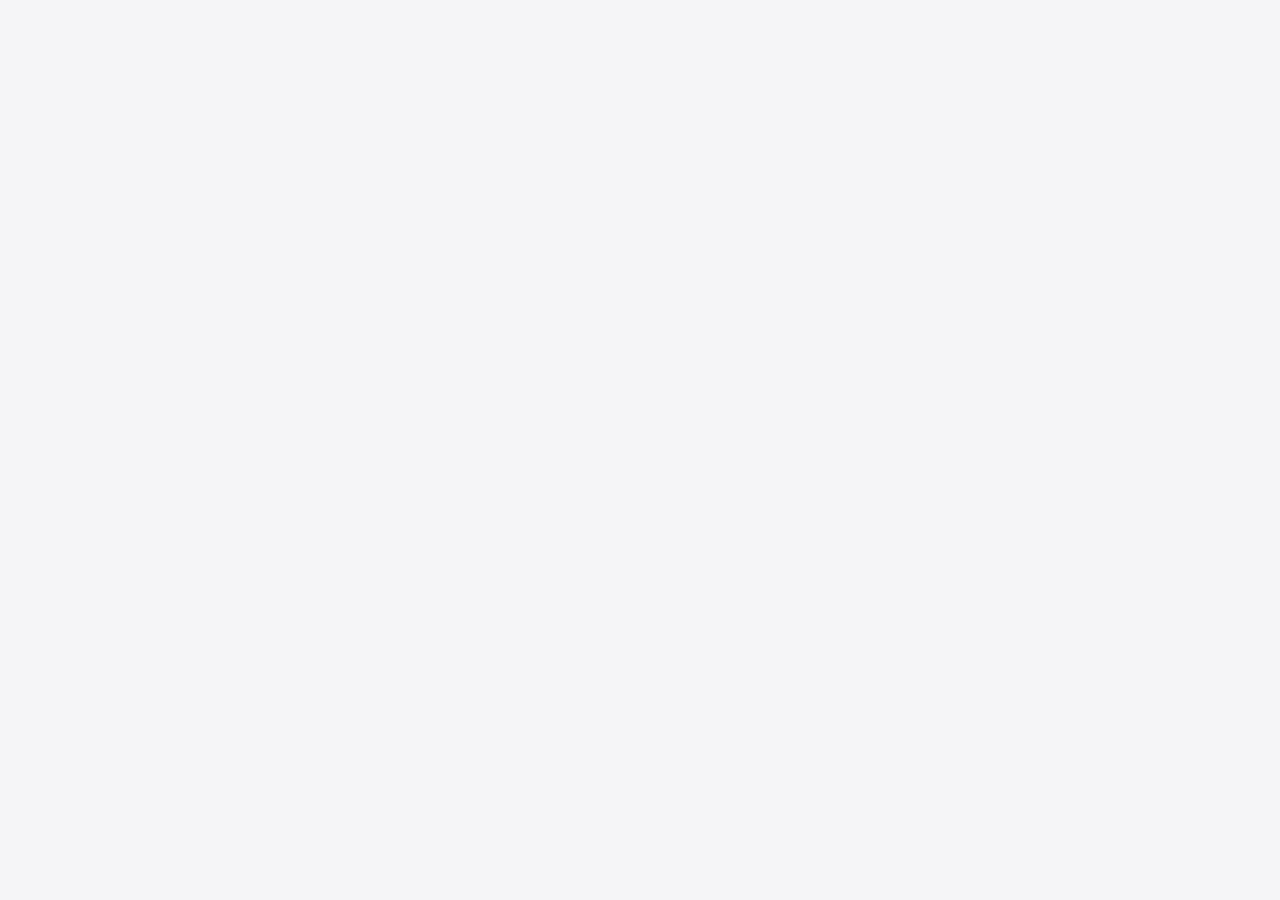
==== commit ad751cfc: "Add Supabase auth integration, login page, and Vercel config - Login page with email/password authen" ====
--- a/index.html
+++ b/index.html
@@ -7,7 +7,7 @@
   <link rel="stylesheet" href="css/styles.css">
 </head>
 <body>
-  <div class="app-shell">
+  <div class="app-shell" style="display:none;">
     <!-- Header -->
     <header class="app-header">
       <div class="header-left">
@@ -20,6 +20,8 @@
       </div>
       <div class="header-right">
         <button class="header-btn" id="userMgmtBtn" title="Nutzerverwaltung">&#9775; Nutzer</button>
+        <span class="current-user-name" id="currentUserName"></span>
+        <button class="header-btn header-btn-logout" id="logoutBtn" title="Abmelden">Abmelden</button>
         <span class="theme-label" id="themeLabel">Light</span>
         <button class="theme-toggle" id="themeToggle" title="Design wechseln">
           <span class="theme-icon-light">&#9788;</span>
@@ -340,6 +342,28 @@
     </div>
   </div>
 
+  <script src="https://cdn.jsdelivr.net/npm/@supabase/supabase-js@2"></script>
+  <script src="js/supabase-config.js"></script>
+  <script src="js/auth.js"></script>
+  <script>
+    // Auth guard – block app until authenticated
+    (function() {
+      initSupabase();
+      Auth.getSession().then(function(session) {
+        if (!session) {
+          window.location.href = "login.html";
+        } else {
+          // Show the app and load scripts
+          document.querySelector(".app-shell").style.display = "";
+          // Update user display
+          Auth.getUser().then(function(user) {
+            var el = document.getElementById("currentUserName");
+            if (el && user) el.textContent = Auth.getDisplayName(user);
+          });
+        }
+      });
+    })();
+  </script>
   <script src="js/data.js"></script>
   <script src="js/governance.js"></script>
   <script src="js/render.js"></script>
--- a/css/styles.css
+++ b/css/styles.css
@@ -2190,6 +2190,27 @@
   transform: translateY(-1px);
 }
 
+.header-btn-logout {
+  background: transparent;
+  border-color: rgba(220,53,69,0.3);
+  color: #dc3545;
+  font-size: 12px;
+  padding: 5px 12px;
+}
+.header-btn-logout:hover {
+  background: #dc3545;
+  color: #fff;
+  border-color: #dc3545;
+  box-shadow: 0 4px 16px rgba(220,53,69,0.3);
+}
+
+.current-user-name {
+  font-size: 13px;
+  font-weight: 500;
+  color: var(--text-secondary);
+  margin-right: 4px;
+}
+
 /* ---------- Zeitplan Zoom Toggle (legacy, kept for compat) ---------- */
 .zeitplan-zoom-toggle {
   display: flex;
